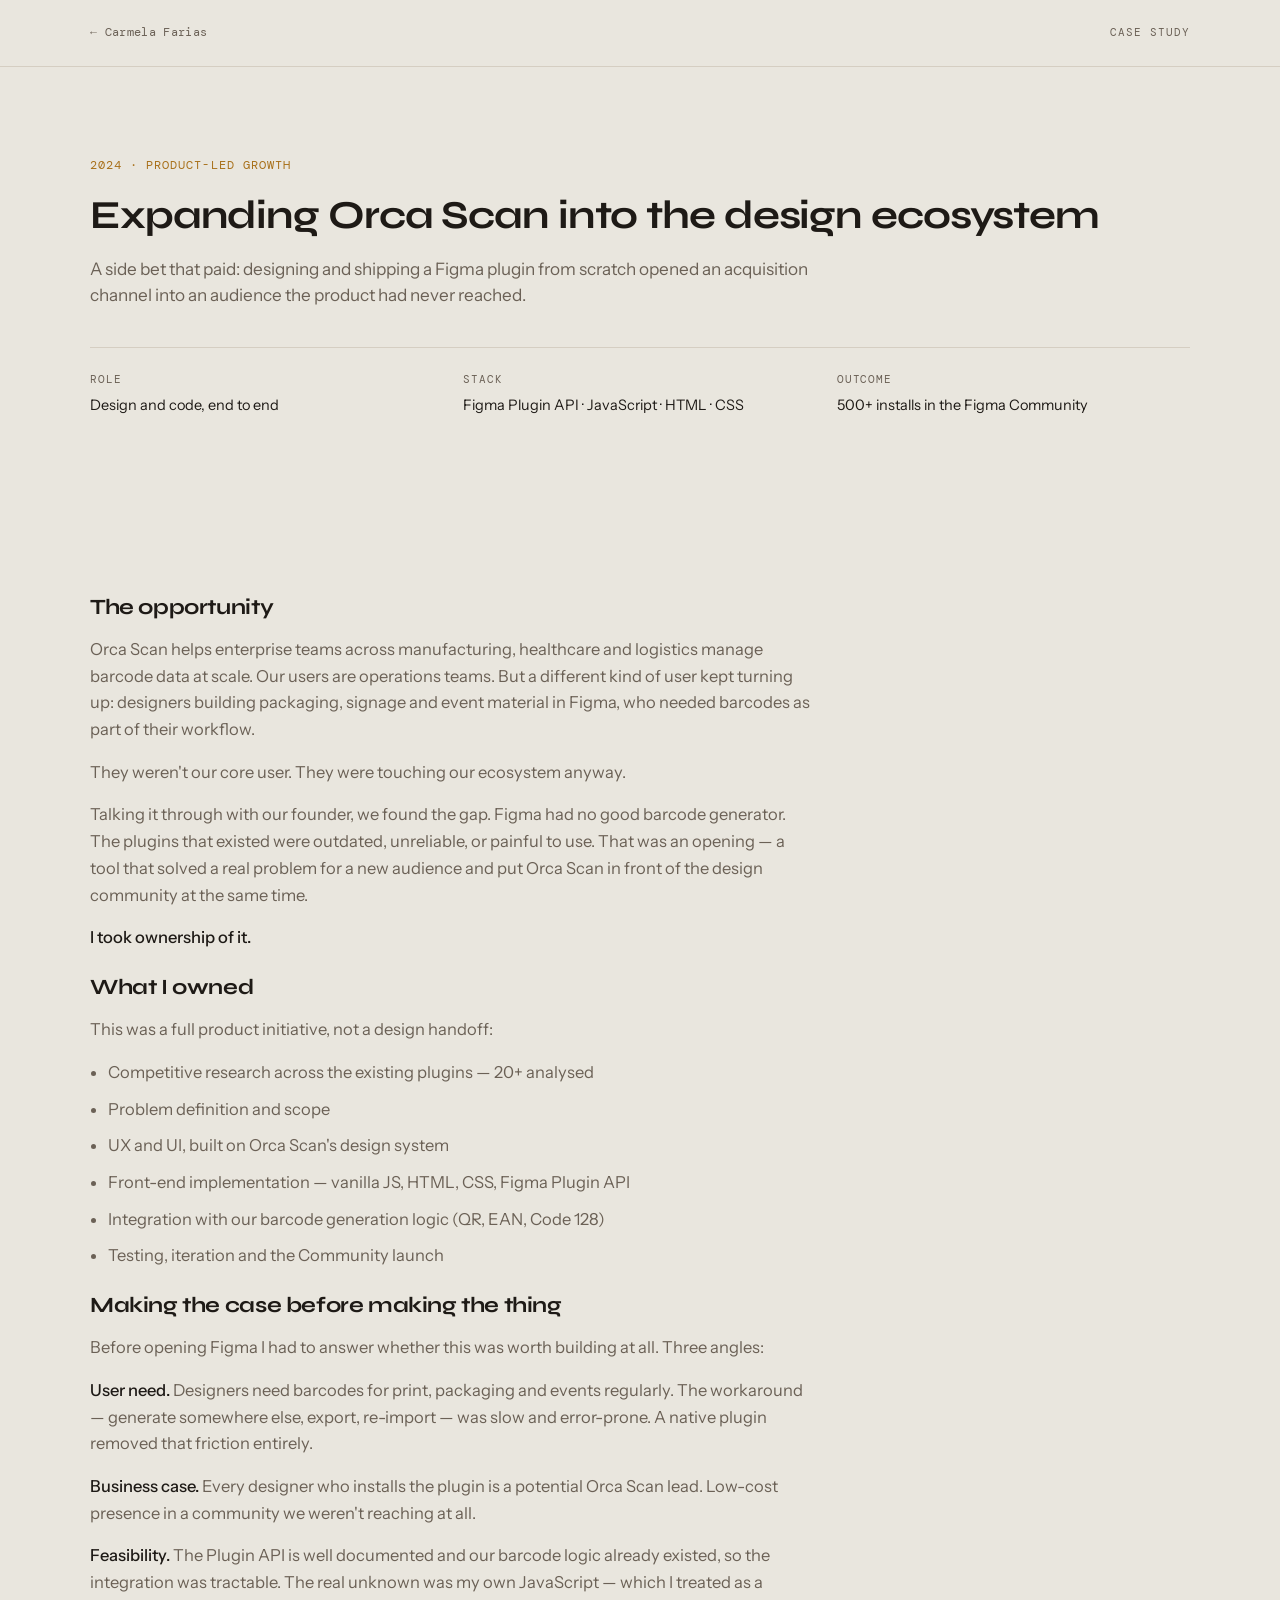
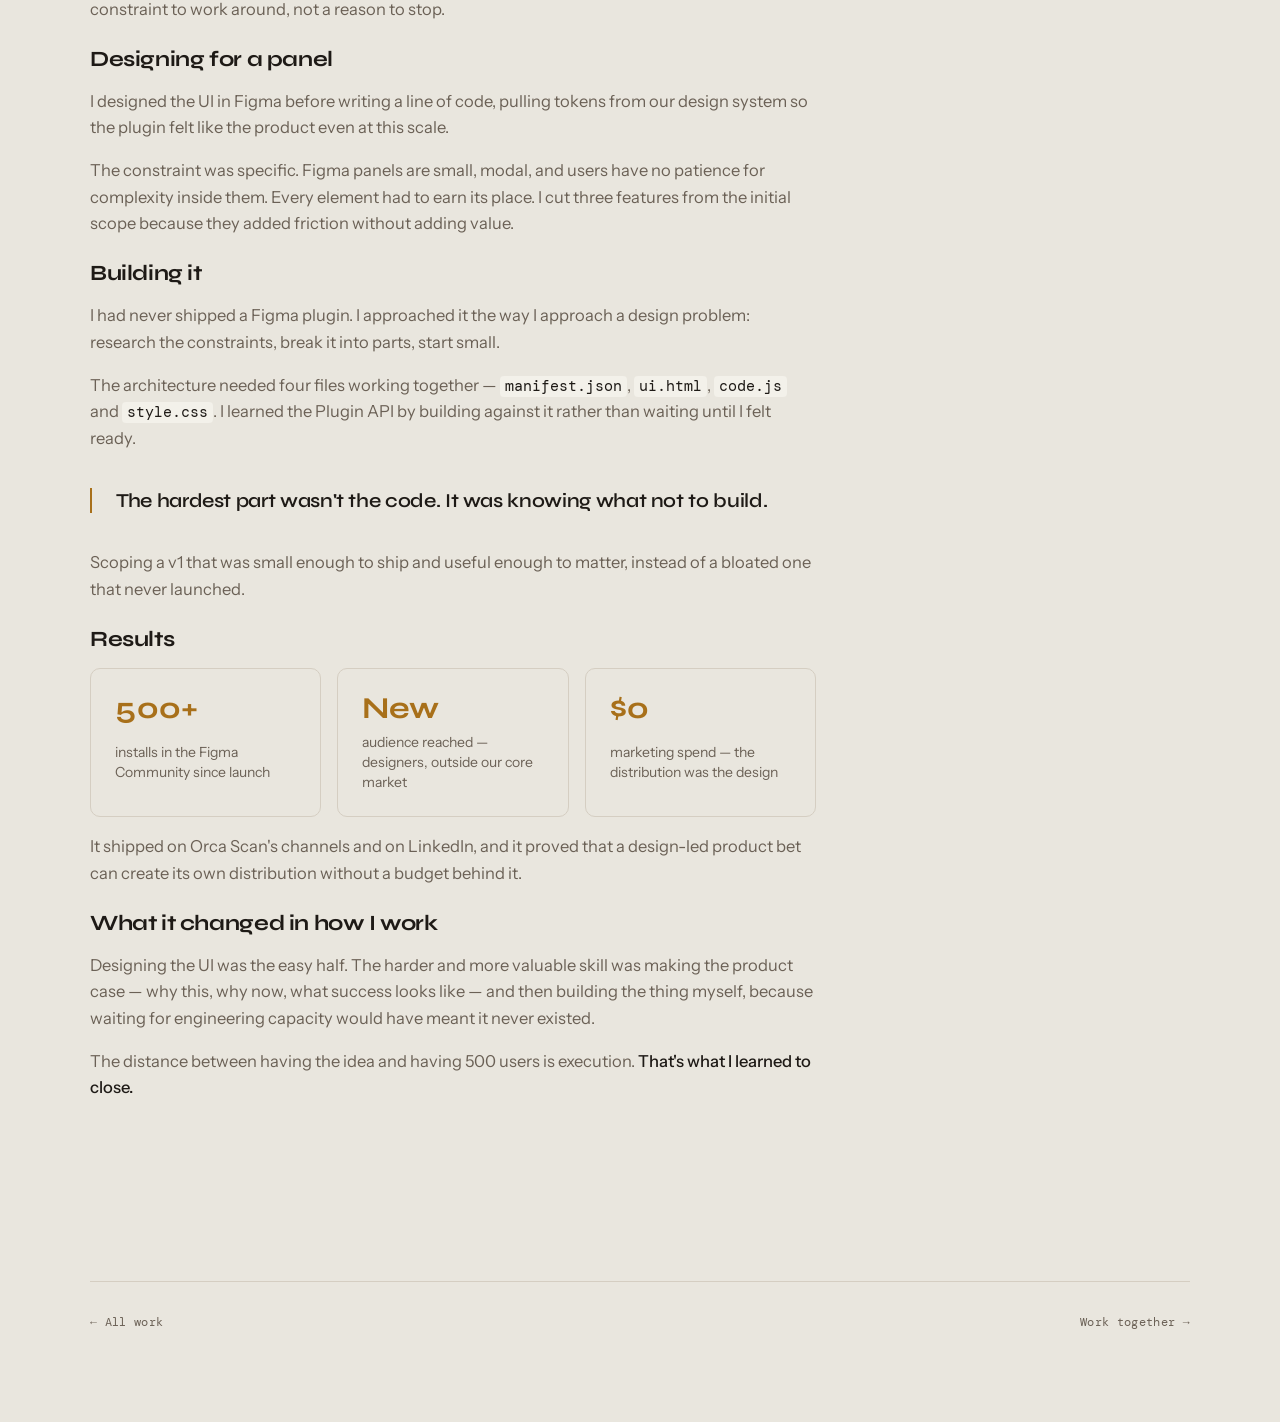
==== work/figma-plugin.html @ c391fb9c "Add work index, contact and the first case study Extend the existing layers rather than adding a sty" ====
<!doctype html>
<html lang="en">
<head>
<meta charset="utf-8">
<meta name="viewport" content="width=device-width, initial-scale=1, viewport-fit=cover">
<title>Expanding Orca Scan into the design ecosystem — Carmela Farias</title>
<meta name="description" content="A product-led growth initiative: designing and shipping a Figma plugin from scratch, to 500+ installs in the Figma Community.">

<link rel="preconnect" href="https://fonts.googleapis.com">
<link rel="preconnect" href="https://fonts.gstatic.com" crossorigin>
<link rel="stylesheet" href="https://fonts.googleapis.com/css2?family=Syne:wght@600;700;800&family=Instrument+Sans:ital,wght@0,400;0,500;0,600;1,400&family=DM+Mono:wght@400;500&display=swap">

<style>@layer reset, tokens, type, layout, color, motion;</style>

<link rel="stylesheet" href="../css/reset.css"  data-layer="reset">
<link rel="stylesheet" href="../css/tokens.css" data-layer="tokens">
<link rel="stylesheet" href="../css/type.css"   data-layer="type">
<link rel="stylesheet" href="../css/layout.css" data-layer="layout">
<link rel="stylesheet" href="../css/color.css"  data-layer="color">
<link rel="stylesheet" href="../css/motion.css" data-layer="motion">
</head>

<body>

<nav class="topbar">
  <div class="wrap">
    <a class="back" href="../index.html">← Carmela Farias</a>
    <span class="sec-h">Case study</span>
  </div>
</nav>

<main>

  <header class="band">
    <div class="wrap">
      <div class="case-head">
        <p class="eyebrow">2024 · Product-led growth</p>
        <h1 class="case-title">Expanding Orca Scan into the design ecosystem</h1>
        <p class="dek measure">A side bet that paid: designing and shipping a Figma plugin from
          scratch opened an acquisition channel into an audience the product had never reached.</p>
      </div>

      <dl class="meta">
        <div>
          <dt>Role</dt>
          <dd>Design and code, end to end</dd>
        </div>
        <div>
          <dt>Stack</dt>
          <dd>Figma Plugin API · JavaScript · HTML · CSS</dd>
        </div>
        <div>
          <dt>Outcome</dt>
          <dd>500+ installs in the Figma Community</dd>
        </div>
      </dl>
    </div>
  </header>

  <div class="band">
    <div class="wrap">
      <div class="prose">

        <section>
          <h2>The opportunity</h2>
          <p>Orca Scan helps enterprise teams across manufacturing, healthcare and logistics manage
            barcode data at scale. Our users are operations teams. But a different kind of user kept
            turning up: designers building packaging, signage and event material in Figma, who needed
            barcodes as part of their workflow.</p>
          <p>They weren't our core user. They were touching our ecosystem anyway.</p>
          <p>Talking it through with our founder, we found the gap. Figma had no good barcode
            generator. The plugins that existed were outdated, unreliable, or painful to use. That was
            an opening — a tool that solved a real problem for a new audience and put Orca Scan in
            front of the design community at the same time.</p>
          <p><strong>I took ownership of it.</strong></p>
        </section>

        <section>
          <h2>What I owned</h2>
          <p>This was a full product initiative, not a design handoff:</p>
          <ul>
            <li>Competitive research across the existing plugins — 20+ analysed</li>
            <li>Problem definition and scope</li>
            <li>UX and UI, built on Orca Scan's design system</li>
            <li>Front-end implementation — vanilla JS, HTML, CSS, Figma Plugin API</li>
            <li>Integration with our barcode generation logic (QR, EAN, Code 128)</li>
            <li>Testing, iteration and the Community launch</li>
          </ul>
        </section>

        <section>
          <h2>Making the case before making the thing</h2>
          <p>Before opening Figma I had to answer whether this was worth building at all. Three angles:</p>
          <p><strong>User need.</strong> Designers need barcodes for print, packaging and events
            regularly. The workaround — generate somewhere else, export, re-import — was slow and
            error-prone. A native plugin removed that friction entirely.</p>
          <p><strong>Business case.</strong> Every designer who installs the plugin is a potential
            Orca Scan lead. Low-cost presence in a community we weren't reaching at all.</p>
          <p><strong>Feasibility.</strong> The Plugin API is well documented and our barcode logic
            already existed, so the integration was tractable. The real unknown was my own JavaScript
            — which I treated as a constraint to work around, not a reason to stop.</p>
        </section>

        <section>
          <h2>Designing for a panel</h2>
          <p>I designed the UI in Figma before writing a line of code, pulling tokens from our design
            system so the plugin felt like the product even at this scale.</p>
          <p>The constraint was specific. Figma panels are small, modal, and users have no patience
            for complexity inside them. Every element had to earn its place. I cut three features from
            the initial scope because they added friction without adding value.</p>
        </section>

        <section>
          <h2>Building it</h2>
          <p>I had never shipped a Figma plugin. I approached it the way I approach a design problem:
            research the constraints, break it into parts, start small.</p>
          <p>The architecture needed four files working together — <code>manifest.json</code>,
            <code>ui.html</code>, <code>code.js</code> and <code>style.css</code>. I learned the
            Plugin API by building against it rather than waiting until I felt ready.</p>
        </section>

        <blockquote class="pull">The hardest part wasn't the code. It was knowing what not to build.</blockquote>

        <section>
          <p>Scoping a v1 that was small enough to ship and useful enough to matter, instead of a
            bloated one that never launched.</p>
        </section>

        <section>
          <h2>Results</h2>
          <div class="results">
            <div class="result">
              <span class="result-n">500+</span>
              <span class="result-t">installs in the Figma Community since launch</span>
            </div>
            <div class="result">
              <span class="result-n">New</span>
              <span class="result-t">audience reached — designers, outside our core market</span>
            </div>
            <div class="result">
              <span class="result-n">$0</span>
              <span class="result-t">marketing spend — the distribution was the design</span>
            </div>
          </div>
          <p>It shipped on Orca Scan's channels and on LinkedIn, and it proved that a design-led
            product bet can create its own distribution without a budget behind it.</p>
        </section>

        <section>
          <h2>What it changed in how I work</h2>
          <p>Designing the UI was the easy half. The harder and more valuable skill was making the
            product case — why this, why now, what success looks like — and then building the thing
            myself, because waiting for engineering capacity would have meant it never existed.</p>
          <p>The distance between having the idea and having 500 users is execution. <strong>That's
            what I learned to close.</strong></p>
        </section>

      </div>
    </div>
  </div>

  <div class="band">
    <div class="wrap">
      <div class="case-foot">
        <a class="back" href="../index.html#work">← All work</a>
        <a class="back" href="../index.html#contact">Work together →</a>
      </div>
    </div>
  </div>

</main>

</body>
</html>
---- css/tokens.css ----
/* ---------------------------------------------------------------
   layer: tokens
   Barranca — the design system behind this site.
   Named for the red clay bluffs over the Paraná river.

   Every value the site renders comes from here. Nothing below this
   layer declares a raw colour, radius or spacing number.
   --------------------------------------------------------------- */
@layer tokens {

  :root {
    /* --- palette: earth on warm black ------------------------- */
    --ochre:   #E0A033;   /* primary signal */
    --clay:    #C4603F;   /* secondary, warmer */
    --lunar:   #9B9AB8;   /* cool counterweight */

    /* --- ground & ink ---------------------------------------- */
    --ground:  #13110F;
    --surface: #1C1915;
    --ink:     #EFE8DC;
    --muted:   #978C7E;
    --line:    #332C24;

    /* --- role tokens ------------------------------------------ */
    --accent:  var(--ochre);

    /* --- geometry --------------------------------------------- */
    --radius:  10px;
    --unit:    8px;
    --measure: 66ch;      /* reading width for long-form */
    --page:    1100px;    /* content column */

    /* --- type scale ------------------------------------------- */
    --scale:   1.26;      /* ratio between steps */
    --step-1:  1.26;      /* scale^1 — body up   */
    --step-5:  3.18;      /* scale^5 — display   */

    /* --- families --------------------------------------------- */
    --display: "Syne", "Instrument Sans", system-ui, sans-serif;
    --body:    "Instrument Sans", system-ui, -apple-system, sans-serif;
    --mono:    "DM Mono", ui-monospace, SFMono-Regular, Menlo, monospace;

    /* --- motion ----------------------------------------------- */
    --ease:    cubic-bezier(.2, .7, .2, 1);
    --fast:    .18s;
    --slow:    .32s;

    color-scheme: dark;
  }

  /* --- light, by system preference --------------------------- */
  @media (prefers-color-scheme: light) {
    :root:not([data-theme="dark"]) {
      --ochre:   #A8701A;
      --clay:    #9E452A;
      --lunar:   #6A6986;
      --ground:  #E9E6DE;
      --surface: #F3F1EA;
      --ink:     #1E1A16;
      --muted:   #6B6156;
      --line:    #D5CEC2;
      color-scheme: light;
    }
  }

  /* --- light, explicit --------------------------------------- */
  :root[data-theme="light"] {
    --ochre:   #A8701A;
    --clay:    #9E452A;
    --lunar:   #6A6986;
    --ground:  #E9E6DE;
    --surface: #F3F1EA;
    --ink:     #1E1A16;
    --muted:   #6B6156;
    --line:    #D5CEC2;
    color-scheme: light;
  }
}
---- css/type.css ----
/* ---------------------------------------------------------------
   layer: type
   Families, scale and rhythm. No colour, no layout.
   --------------------------------------------------------------- */
@layer type {

  body {
    font-family: var(--body);
    font-size: 16px;
    line-height: 1.55;
  }

  .sig {
    font-family: var(--mono);
    font-size: 12px;
    letter-spacing: .07em;
    text-transform: uppercase;
  }
  .sig b { font-weight: 500; }

  h1 {
    font-family: var(--display);
    font-weight: 700;
    font-size: clamp(1.9rem, calc(var(--step-5) * 1rem), 4.6rem);
    line-height: 1.02;
    letter-spacing: -.03em;
    text-wrap: balance;
  }
  h1 .ship { display: block; }

  .lede {
    font-size: clamp(15px, calc(var(--step-1) * .82rem), 19px);
    line-height: 1.55;
    max-width: 44ch;
  }
  .lede strong { font-weight: 500; }

  .btn {
    font-family: var(--body);
    font-size: 15px;
    font-weight: 500;
  }

  .mark p { font-size: 14.5px; line-height: 1.45; }
  .mark p b { font-weight: 500; }

  .layer,
  .tk-title,
  .ctl-l,
  .replay,
  .seg button,
  pre.code {
    font-family: var(--mono);
  }

  .layer       { font-size: 11px;   letter-spacing: .03em; }
  .tk-title    { font-size: 11px;   letter-spacing: .1em; text-transform: uppercase; }
  .ctl-l       { font-size: 11.5px; }
  .replay      { font-size: 11px;   letter-spacing: .03em; }
  .seg button  { font-size: 11.5px; }

  pre.code {
    font-size: 12.5px;
    line-height: 1.85;
    white-space: pre;
  }

  .ctl-l output,
  .mark p { font-variant-numeric: tabular-nums; }

  /* ---- long-form & sections ---- */

  .eyebrow,
  .sec-h,
  .back,
  .meta dt {
    font-family: var(--mono);
    letter-spacing: .09em;
    text-transform: uppercase;
  }
  .eyebrow { font-size: 11.5px; }
  .sec-h   { font-size: 11px; }
  .meta dt { font-size: 10.5px; }
  .back    { font-size: 11.5px; letter-spacing: .03em; text-transform: none; }

  .case-title {
    font-family: var(--display);
    font-weight: 700;
    font-size: clamp(2rem, calc(var(--step-5) * .78rem), 3.5rem);
    line-height: 1.04;
    letter-spacing: -.028em;
    text-wrap: balance;
  }

  .dek {
    font-size: clamp(16px, calc(var(--step-1) * .85rem), 20px);
    line-height: 1.5;
  }

  .meta dd { font-size: 14.5px; line-height: 1.4; }

  .prose h2 {
    font-family: var(--display);
    font-weight: 700;
    font-size: clamp(1.3rem, calc(var(--step-1) * 1.08rem), 1.9rem);
    line-height: 1.15;
    letter-spacing: -.018em;
  }
  .prose p,
  .prose li { font-size: 16.5px; line-height: 1.62; }
  .prose strong { font-weight: 500; }
  .prose code {
    font-family: var(--mono);
    font-size: .88em;
  }

  .pull {
    font-family: var(--display);
    font-weight: 600;
    font-size: clamp(1.15rem, calc(var(--step-1) * .98rem), 1.65rem);
    line-height: 1.3;
    letter-spacing: -.018em;
  }

  .result-n {
    font-family: var(--display);
    font-weight: 700;
    font-size: 1.9rem;
    line-height: 1;
    font-variant-numeric: tabular-nums;
  }
  .result-t { font-size: 14px; line-height: 1.4; }

  .card-title {
    font-family: var(--display);
    font-weight: 700;
    font-size: 1.3rem;
    line-height: 1.14;
    letter-spacing: -.022em;
  }
  .card-dek  { font-size: 14.5px; line-height: 1.45; }
  .card-year { font-family: var(--mono); font-size: 11px; letter-spacing: .06em; }
  .card-soon { font-family: var(--mono); font-size: 11px; letter-spacing: .06em; }

  .contact-mail {
    font-family: var(--display);
    font-weight: 700;
    font-size: clamp(1.4rem, calc(var(--step-1) * 1.4rem), 2.6rem);
    line-height: 1.1;
    letter-spacing: -.025em;
    word-break: break-word;
  }
  .contact-links { font-size: 15px; }
}
---- css/layout.css ----
/* ---------------------------------------------------------------
   layer: layout
   Structure and spacing. Every gap is a multiple of --unit.
   --------------------------------------------------------------- */
@layer layout {

  html, body { min-height: 100%; }

  .split {
    display: grid;
    grid-template-columns: minmax(0, 1.35fr) minmax(0, 1fr);
    min-height: 100vh;
  }
  @media (max-width: 900px) {
    .split { grid-template-columns: 1fr; min-height: 0; }
  }

  /* ---- left: the rendered page ---- */
  .stage {
    display: flex;
    flex-direction: column;
    gap: clamp(26px, 4vw, 44px);
    padding-inline: max(16px, env(safe-area-inset-left, 0px))
                    max(16px, env(safe-area-inset-right, 0px));
    padding-block: clamp(28px, 5vh, 56px) clamp(32px, 6vh, 64px);
  }

  .layers {
    display: flex;
    flex-wrap: wrap;
    gap: calc(var(--unit) * .5) calc(var(--unit) * 1.75);
    align-items: center;
  }
  .layer { display: inline-flex; align-items: center; gap: 6px; }

  .ctas {
    display: flex;
    flex-wrap: wrap;
    gap: calc(var(--unit) * 1.5);
  }
  .btn {
    display: inline-block;
    padding: calc(var(--unit) * 1.6) calc(var(--unit) * 2.8);
  }

  .marks {
    display: grid;
    gap: calc(var(--unit) * 1.5);
    margin-top: auto;
    padding-top: clamp(20px, 3vw, 32px);
  }
  .mark {
    display: grid;
    grid-template-columns: 18px 1fr;
    gap: calc(var(--unit) * 1.5);
    align-items: start;
  }
  .mark svg { width: 18px; height: 18px; margin-top: 3px; }

  /* ---- right: the token source ---- */
  .tokens {
    display: flex;
    flex-direction: column;
    gap: calc(var(--unit) * 2.75);
    min-width: 0;
    padding-inline: max(16px, env(safe-area-inset-left, 0px))
                    max(16px, env(safe-area-inset-right, 0px));
    padding-block: clamp(28px, 5vh, 56px);
  }

  .tk-head {
    display: flex;
    align-items: baseline;
    justify-content: space-between;
    gap: calc(var(--unit) * 1.5);
    flex-wrap: wrap;
  }

  pre.code { overflow-x: auto; }

  .ctl { display: grid; gap: calc(var(--unit) * 1.125); }
  .ctl-l {
    display: flex;
    justify-content: space-between;
    align-items: baseline;
    gap: calc(var(--unit) * 1.25);
  }

  .swatches { display: flex; gap: calc(var(--unit) * 1.25); }
  .sw { width: 34px; height: 34px; padding: 0; }

  .seg { display: flex; gap: calc(var(--unit) * .75); }
  .seg button { padding: calc(var(--unit) * .75) calc(var(--unit) * 1.5); }

  input[type="range"] { width: 100%; }

  .stamp-row {
    display: flex;
    gap: calc(var(--unit) * 1.25);
    align-items: center;
    margin-top: auto;
    padding-top: calc(var(--unit) * 2.25);
  }
  .stamp-row svg { width: 14px; height: 14px; }

  /* ---- shared page shell ---- */

  .band {
    padding-inline: max(16px, env(safe-area-inset-left, 0px))
                    max(16px, env(safe-area-inset-right, 0px));
    padding-block: clamp(56px, 10vh, 104px);
  }
  .wrap { max-width: var(--page); margin-inline: auto; }
  .measure { max-width: var(--measure); }

  .topbar {
    display: flex;
    align-items: center;
    justify-content: space-between;
    gap: calc(var(--unit) * 2);
    flex-wrap: wrap;
    padding-inline: max(16px, env(safe-area-inset-left, 0px))
                    max(16px, env(safe-area-inset-right, 0px));
    padding-block: calc(var(--unit) * 3);
  }
  .topbar .wrap {
    display: flex;
    align-items: center;
    justify-content: space-between;
    gap: calc(var(--unit) * 2);
    flex-wrap: wrap;
    width: 100%;
  }

  /* ---- case study ---- */

  .case-head { display: grid; gap: calc(var(--unit) * 2.5); }

  .meta {
    display: grid;
    grid-template-columns: repeat(auto-fit, minmax(160px, 1fr));
    gap: calc(var(--unit) * 2.5);
    margin-top: calc(var(--unit) * 5);
    padding-top: calc(var(--unit) * 3);
  }
  .meta div { display: grid; gap: calc(var(--unit) * .75); }
  .meta dd { margin: 0; }

  .prose {
    display: grid;
    gap: calc(var(--unit) * 3);
    max-width: var(--measure);
  }
  .prose section { display: grid; gap: calc(var(--unit) * 2); }
  .prose ul { display: grid; gap: calc(var(--unit) * 1.25); padding-left: 1.15em; }
  .prose code { padding: 1px 5px; border-radius: 4px; }

  .pull {
    max-width: var(--measure);
    padding-left: calc(var(--unit) * 3);
    margin-block: calc(var(--unit) * 1.5);
  }

  .results {
    display: grid;
    grid-template-columns: repeat(auto-fit, minmax(190px, 1fr));
    gap: calc(var(--unit) * 2);
  }
  .result {
    display: grid;
    gap: calc(var(--unit) * 1.25);
    padding: calc(var(--unit) * 3);
  }

  .case-foot {
    display: flex;
    justify-content: space-between;
    gap: calc(var(--unit) * 2);
    flex-wrap: wrap;
    padding-top: calc(var(--unit) * 4);
  }

  /* ---- work index ---- */

  .sec-head {
    display: flex;
    align-items: baseline;
    justify-content: space-between;
    gap: calc(var(--unit) * 2);
    flex-wrap: wrap;
    margin-bottom: calc(var(--unit) * 4);
  }

  .cards {
    display: grid;
    grid-template-columns: repeat(auto-fit, minmax(260px, 1fr));
    gap: calc(var(--unit) * 2);
  }
  .card {
    display: grid;
    gap: calc(var(--unit) * 1.5);
    align-content: start;
    padding: calc(var(--unit) * 3.5);
    min-height: 100%;
  }
  .card-top {
    display: flex;
    justify-content: space-between;
    gap: calc(var(--unit) * 1.5);
    align-items: baseline;
  }

  /* ---- contact ---- */

  .contact-inner { display: grid; gap: calc(var(--unit) * 3); }
  .contact-links {
    display: flex;
    flex-wrap: wrap;
    gap: calc(var(--unit) * 1.5) calc(var(--unit) * 3);
  }
}
---- css/color.css ----
/* ---------------------------------------------------------------
   layer: color
   Surfaces, ink, borders and the accent. Reads tokens only.
   --------------------------------------------------------------- */
@layer color {

  body { background: var(--ground); color: var(--ink); }

  .stage {
    background: var(--ground);
    border-right: 1px solid var(--line);
  }
  @media (max-width: 900px) {
    .stage { border-right: 0; border-bottom: 1px solid var(--line); }
  }

  .tokens { background: var(--surface); }

  .sig    { color: var(--muted); }
  .sig b  { color: var(--ink); }

  h1 .ship { color: var(--accent); }

  .lede         { color: var(--muted); }
  .lede strong  { color: var(--ink); }

  .layer          { color: var(--muted); opacity: .45; }
  .layer.on       { color: var(--ink); opacity: 1; }
  .layer.on .moon { color: var(--accent); }

  .btn        { border: 1px solid transparent; border-radius: var(--radius); }
  .btn-solid  { background: var(--accent); color: var(--ground); }
  .btn-ghost  { border-color: var(--line); color: var(--ink); }
  .btn-ghost:hover { border-color: var(--ink); }

  .marks      { border-top: 1px solid var(--line); }
  .mark svg   { color: var(--accent); }
  .mark p     { color: var(--muted); }
  .mark p b   { color: var(--ink); }

  .tk-title   { color: var(--muted); }

  .replay {
    border: 1px solid var(--line);
    color: var(--muted);
    border-radius: 999px;
  }
  .replay:hover { color: var(--ink); border-color: var(--ink); }

  pre.code      { color: var(--muted); }
  pre.code .k   { color: var(--ink); }
  pre.code .v   { color: var(--accent); }
  pre.code .c   { color: var(--muted); opacity: .65; }

  .ctl-l        { color: var(--muted); }
  .ctl-l output { color: var(--ink); }

  .sw {
    border: 1px solid var(--line);
    border-radius: var(--radius);
  }
  .sw[aria-pressed="true"] { border-color: var(--ink); }
  .sw-ochre { background: var(--ochre); }
  .sw-clay  { background: var(--clay); }
  .sw-lunar { background: var(--lunar); }

  .seg button {
    border: 1px solid var(--line);
    border-radius: var(--radius);
    color: var(--muted);
  }
  .seg button[aria-pressed="true"] { color: var(--ink); border-color: var(--ink); }

  input[type="range"] { accent-color: var(--accent); }

  .stamp-row { color: var(--line); border-top: 1px solid var(--line); }

  :focus-visible { outline-color: var(--accent); }

  /* ---- shell ---- */

  .topbar { border-bottom: 1px solid var(--line); }
  .back   { color: var(--muted); }
  .back:hover { color: var(--ink); }

  .band-surface { background: var(--surface); }

  /* ---- case study ---- */

  .eyebrow    { color: var(--accent); }
  .case-title { color: var(--ink); }
  .dek        { color: var(--muted); }

  .meta    { border-top: 1px solid var(--line); }
  .meta dt { color: var(--muted); }
  .meta dd { color: var(--ink); }

  .prose h2     { color: var(--ink); }
  .prose p,
  .prose li     { color: var(--muted); }
  .prose strong { color: var(--ink); }
  .prose code   { background: var(--surface); color: var(--ink); }

  .pull {
    color: var(--ink);
    border-left: 2px solid var(--accent);
  }

  .result   { border: 1px solid var(--line); border-radius: var(--radius); }
  .result-n { color: var(--accent); }
  .result-t { color: var(--muted); }

  .case-foot { border-top: 1px solid var(--line); }

  /* ---- work index ---- */

  .sec-h { color: var(--muted); }

  .card {
    border: 1px solid var(--line);
    border-radius: var(--radius);
    background: var(--ground);
  }
  a.card:hover { border-color: var(--accent); }
  .card-title { color: var(--ink); }
  .card-dek   { color: var(--muted); }
  .card-year  { color: var(--muted); }
  .card-soon  { color: var(--accent); }
  .card-go    { color: var(--accent); }

  /* ---- contact ---- */

  .contact-mail  { color: var(--ink); }
  .contact-mail:hover { color: var(--accent); }
  .contact-links a {
    color: var(--muted);
    border-bottom: 1px solid var(--line);
    padding-bottom: 2px;
  }
  .contact-links a:hover { color: var(--ink); border-color: var(--accent); }
}
---- css/motion.css ----
/* ---------------------------------------------------------------
   layer: motion
   The last layer. Everything above renders correctly without it.
   --------------------------------------------------------------- */
@layer motion {

  .stage, .tokens { transition: background var(--slow) var(--ease); }

  .btn {
    transition: transform var(--fast) var(--ease),
                background var(--slow) var(--ease),
                border-color var(--slow) var(--ease),
                color var(--slow) var(--ease);
  }
  .btn:hover { transform: translateY(-2px); }

  .layer { transition: opacity var(--fast), color var(--fast); }

  .sw {
    transition: transform var(--fast) var(--ease),
                border-radius var(--slow) var(--ease);
  }
  .sw:hover { transform: translateY(-2px); }

  .seg button,
  .replay { transition: color var(--fast), border-color var(--fast); }

  .seg button { transition: color var(--fast), border-color var(--fast),
                            border-radius var(--slow) var(--ease); }

  h1 .ship { transition: color var(--slow) var(--ease); }

  a.card {
    transition: border-color var(--fast) var(--ease),
                transform var(--fast) var(--ease);
  }
  a.card:hover { transform: translateY(-3px); }

  .back,
  .contact-mail,
  .contact-links a {
    transition: color var(--fast), border-color var(--fast);
  }

  @media (prefers-reduced-motion: reduce) {
    * { transition: none !important; animation: none !important; }
  }
}
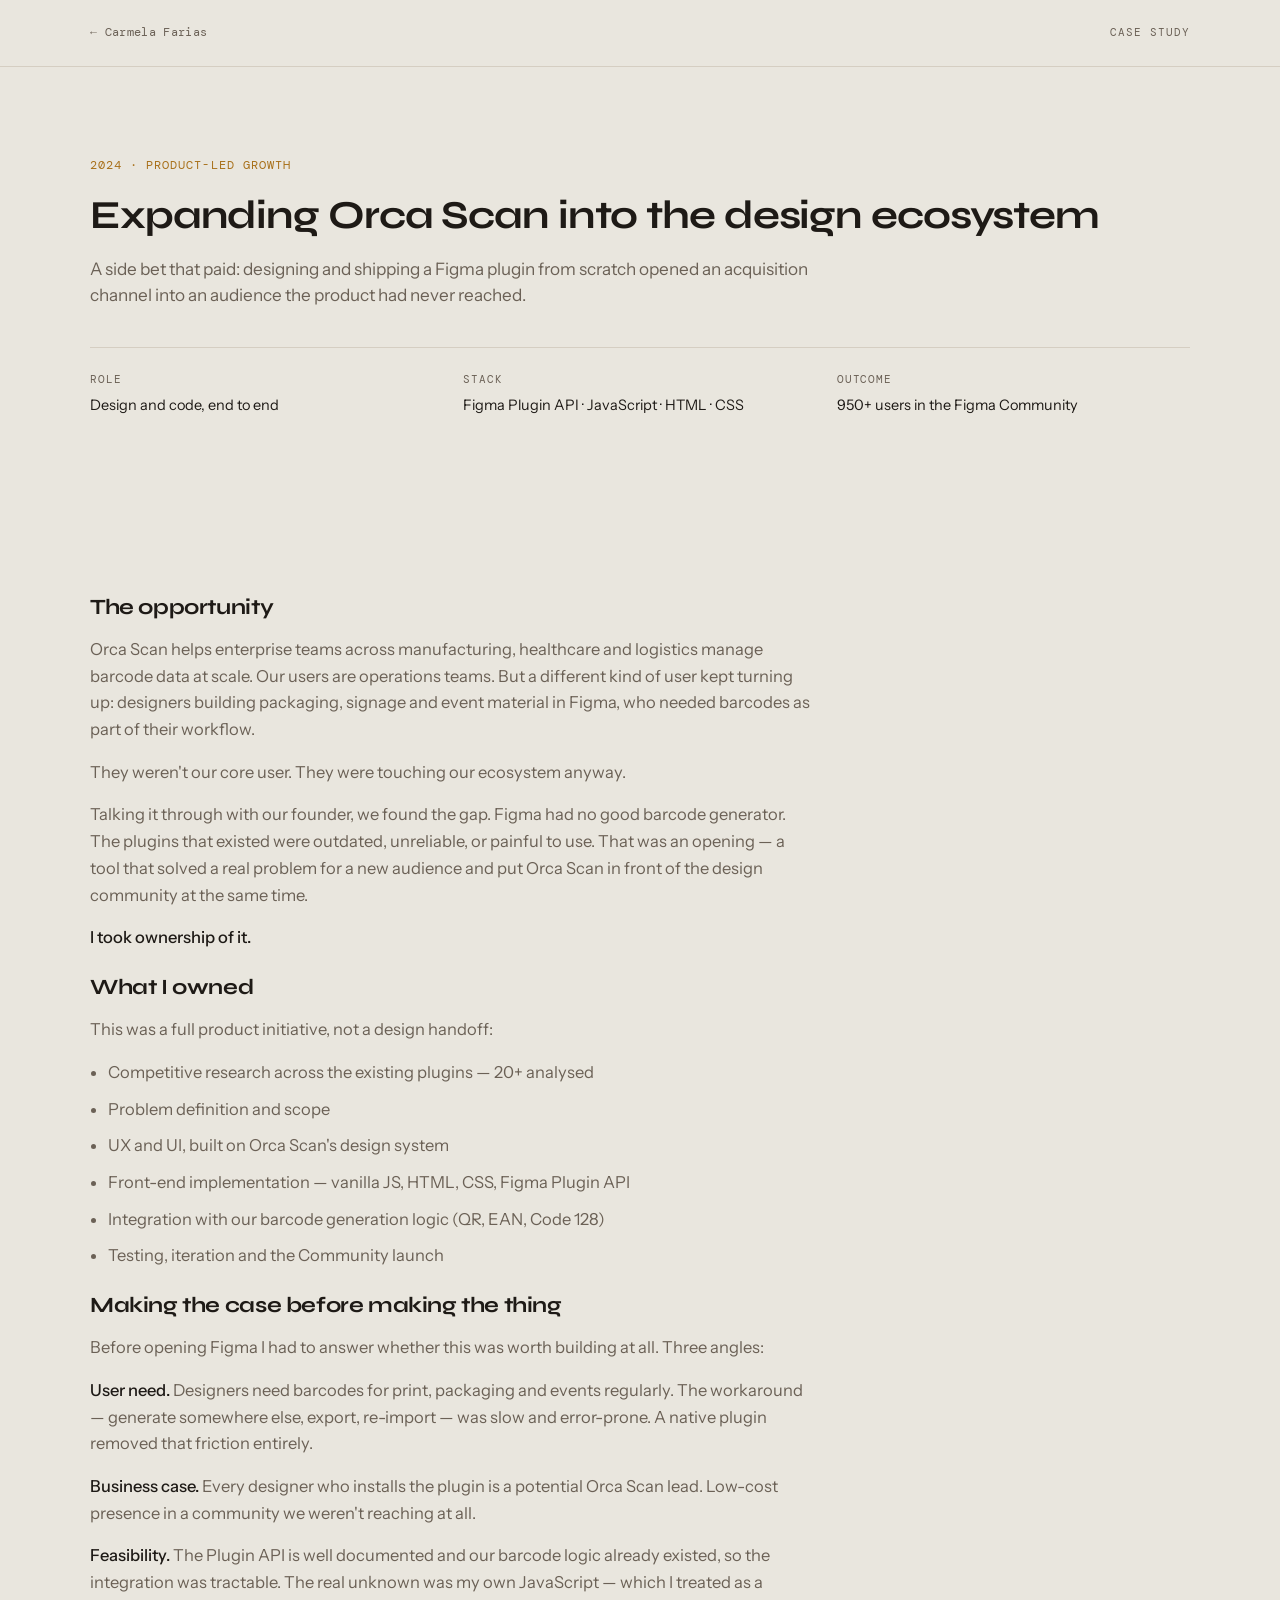
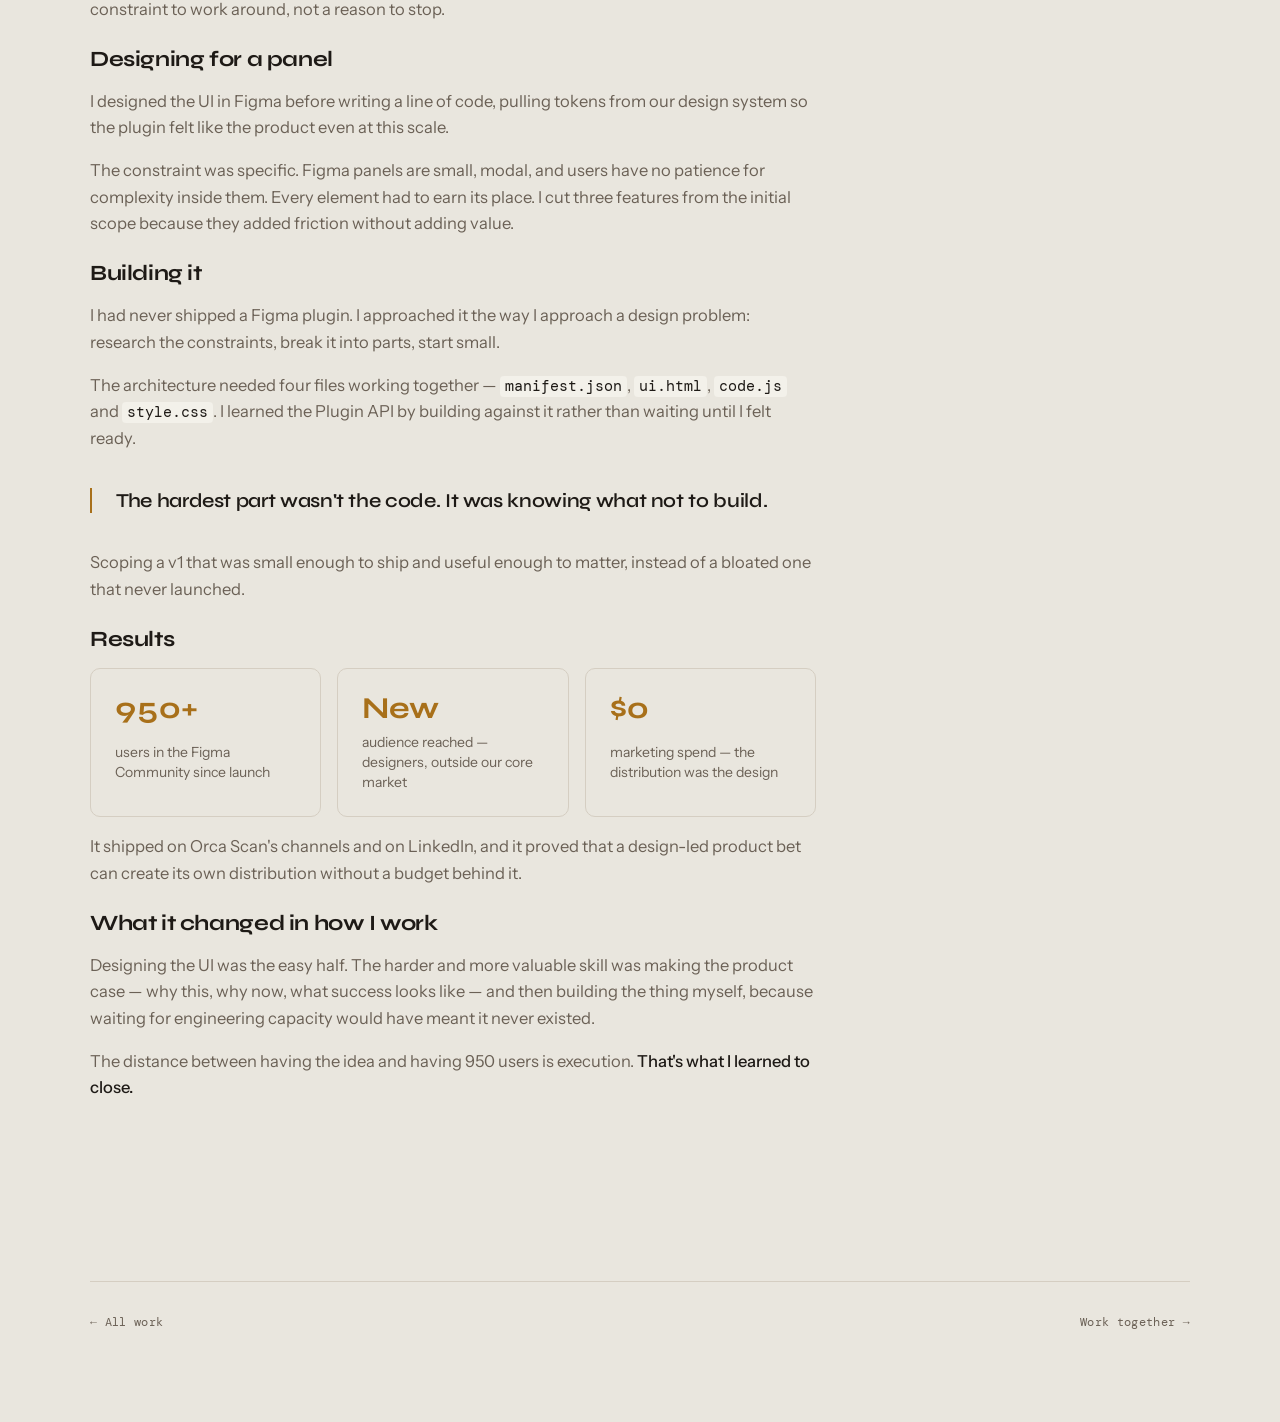
==== commit 76308576: "Correct the plugin figure to 950+ users Figma Community reports users, not installs, and the real nu" ====
--- a/work/figma-plugin.html
+++ b/work/figma-plugin.html
@@ -4,7 +4,7 @@
 <meta charset="utf-8">
 <meta name="viewport" content="width=device-width, initial-scale=1, viewport-fit=cover">
 <title>Expanding Orca Scan into the design ecosystem — Carmela Farias</title>
-<meta name="description" content="A product-led growth initiative: designing and shipping a Figma plugin from scratch, to 500+ installs in the Figma Community.">
+<meta name="description" content="A product-led growth initiative: designing and shipping a Figma plugin from scratch, to 950+ users in the Figma Community.">
 
 <link rel="preconnect" href="https://fonts.googleapis.com">
 <link rel="preconnect" href="https://fonts.gstatic.com" crossorigin>
@@ -51,7 +51,7 @@
         </div>
         <div>
           <dt>Outcome</dt>
-          <dd>500+ installs in the Figma Community</dd>
+          <dd>950+ users in the Figma Community</dd>
         </div>
       </dl>
     </div>
@@ -130,8 +130,8 @@
           <h2>Results</h2>
           <div class="results">
             <div class="result">
-              <span class="result-n">500+</span>
-              <span class="result-t">installs in the Figma Community since launch</span>
+              <span class="result-n">950+</span>
+              <span class="result-t">users in the Figma Community since launch</span>
             </div>
             <div class="result">
               <span class="result-n">New</span>
@@ -151,7 +151,7 @@
           <p>Designing the UI was the easy half. The harder and more valuable skill was making the
             product case — why this, why now, what success looks like — and then building the thing
             myself, because waiting for engineering capacity would have meant it never existed.</p>
-          <p>The distance between having the idea and having 500 users is execution. <strong>That's
+          <p>The distance between having the idea and having 950 users is execution. <strong>That's
             what I learned to close.</strong></p>
         </section>
 
